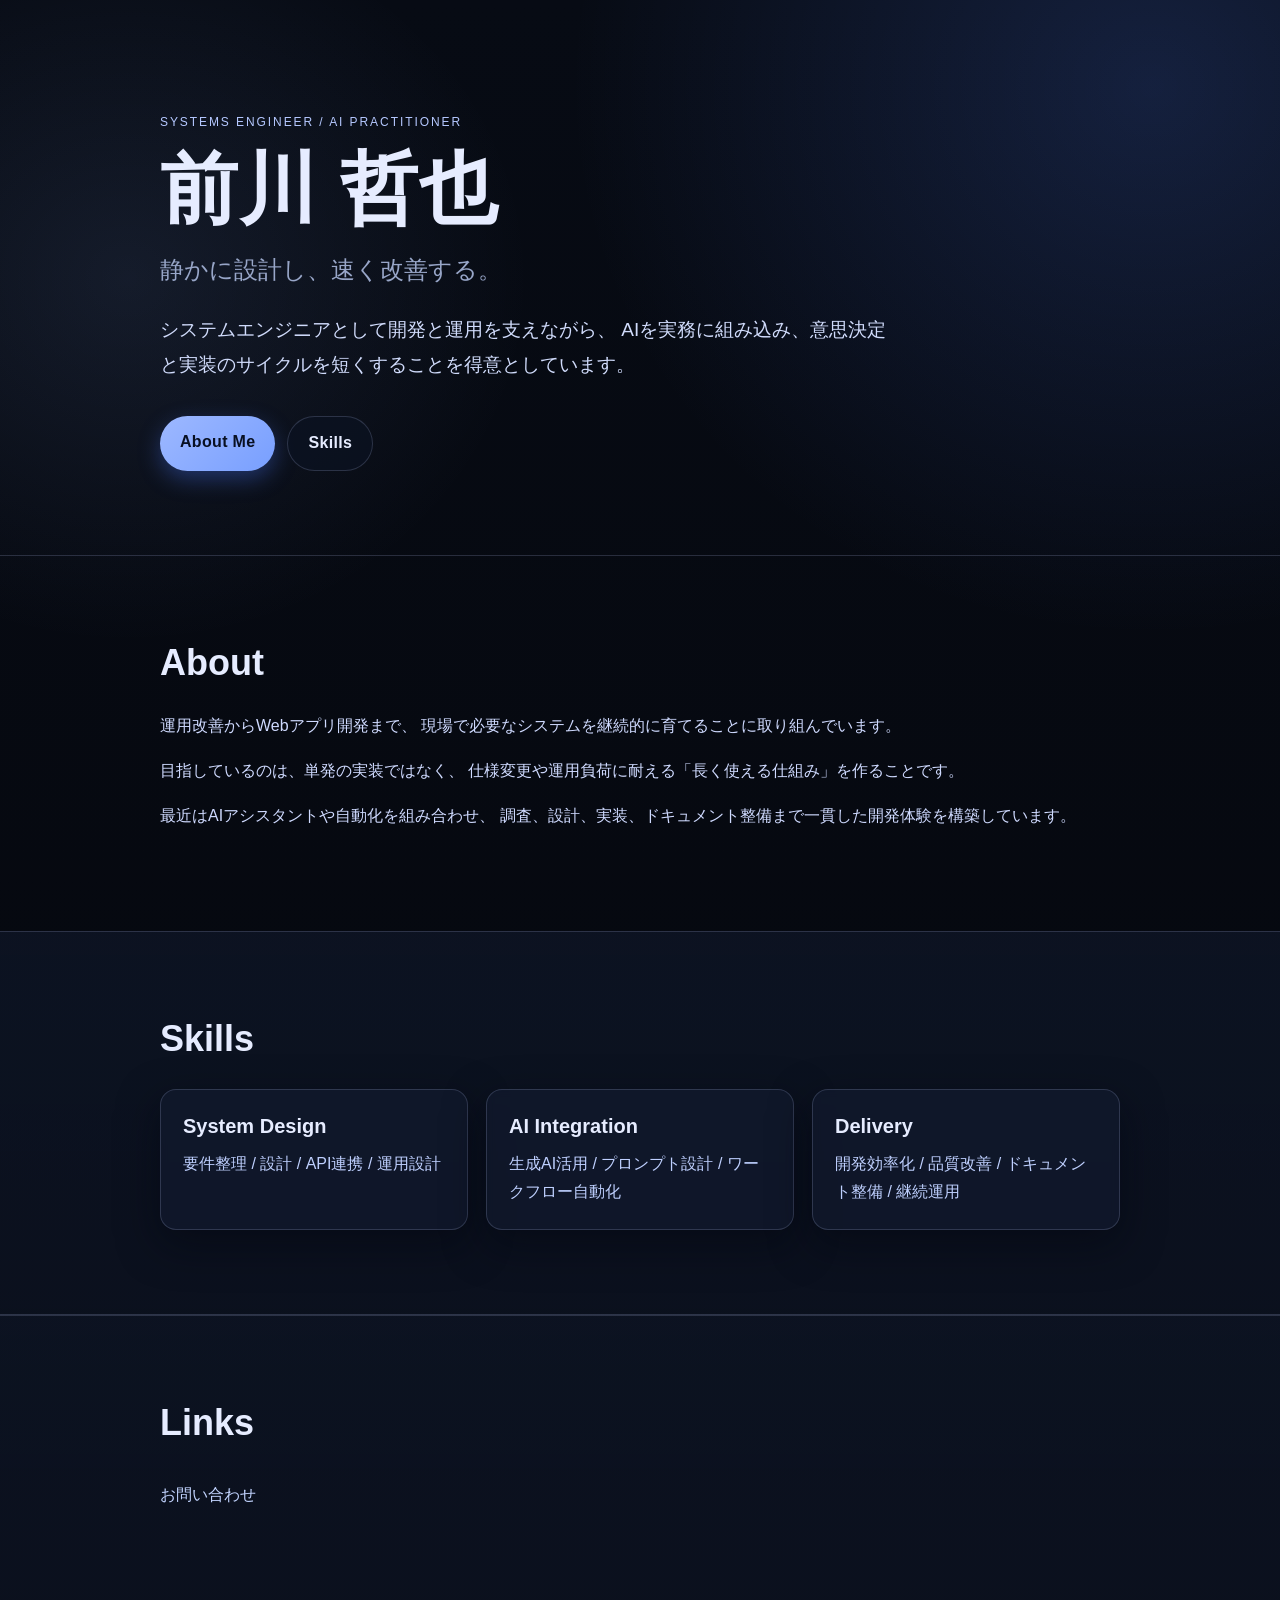
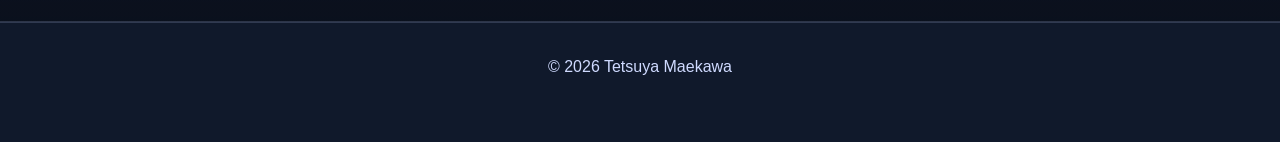
==== index.html @ 56e88927 "first commit" ====
<!DOCTYPE html>
<html lang="ja">
<head>
  <meta charset="UTF-8" />
  <meta name="viewport" content="width=device-width, initial-scale=1.0" />
  <title>前川 哲也 | Portfolio</title>
  <meta
    name="description"
    content="前川哲也のポートフォリオサイト。システムエンジニアとして、AI活用と設計力で業務価値を高める取り組みを紹介します。"
  />
  <link rel="stylesheet" href="style.css" />
</head>
<body>
  <header class="hero">
    <div class="container">
      <p class="eyebrow">Systems Engineer / AI Practitioner</p>
      <h1>前川 哲也</h1>
      <p class="subtitle">
        静かに設計し、速く改善する。
      </p>
      <p class="lead">
        システムエンジニアとして開発と運用を支えながら、
        AIを実務に組み込み、意思決定と実装のサイクルを短くすることを得意としています。
      </p>
      <div class="hero-links">
        <a href="#about" class="button primary">About Me</a>
        <a href="#skills" class="button secondary">Skills</a>
      </div>
    </div>
  </header>

  <main>
    <section id="about" class="section">
      <div class="container">
        <h2>About</h2>
        <p>
          運用改善からWebアプリ開発まで、
          現場で必要なシステムを継続的に育てることに取り組んでいます。
        </p>
        <p>
          目指しているのは、単発の実装ではなく、
          仕様変更や運用負荷に耐える「長く使える仕組み」を作ることです。
        </p>
        <p>
          最近はAIアシスタントや自動化を組み合わせ、
          調査、設計、実装、ドキュメント整備まで一貫した開発体験を構築しています。
        </p>
      </div>
    </section>

    <section id="skills" class="section alt">
      <div class="container">
        <h2>Skills</h2>
        <div class="cards">
          <article class="card">
            <h3>System Design</h3>
            <p>要件整理 / 設計 / API連携 / 運用設計</p>
          </article>
          <article class="card">
            <h3>AI Integration</h3>
            <p>生成AI活用 / プロンプト設計 / ワークフロー自動化</p>
          </article>
          <article class="card">
            <h3>Delivery</h3>
            <p>開発効率化 / 品質改善 / ドキュメント整備 / 継続運用</p>
          </article>
        </div>
      </div>
    </section>

    <section id="links" class="section alt">
      <div class="container">
        <h2>Links</h2>
        <ul class="link-list">
          <li><a href="contact.html">お問い合わせ</a></li>
        </ul>
      </div>
    </section>
  </main>

  <footer class="footer">
    <div class="container">
      <p>© 2026 Tetsuya Maekawa</p>
    </div>
  </footer>
</body>
</html>
---- style.css ----
:root {
  --bg: #070b14;
  --bg-soft: #0d1324;
  --surface: rgba(18, 27, 46, 0.7);
  --surface-strong: rgba(18, 27, 46, 0.92);
  --text: #e6ecff;
  --muted: #98a6c8;
  --line: rgba(191, 206, 255, 0.18);
  --accent: #7ba3ff;
  --accent-soft: rgba(123, 163, 255, 0.22);
  --shadow: 0 14px 40px rgba(4, 8, 16, 0.55);
}

* {
  box-sizing: border-box;
}

html {
  scroll-behavior: smooth;
}

body {
  margin: 0;
  font-family: "Avenir Next", "Segoe UI", "Hiragino Sans", "Yu Gothic", sans-serif;
  line-height: 1.8;
  color: var(--text);
  background:
    radial-gradient(65% 45% at 90% 5%, rgba(83, 130, 255, 0.18), transparent 70%),
    radial-gradient(45% 30% at 10% 16%, rgba(145, 180, 255, 0.1), transparent 70%),
    linear-gradient(180deg, var(--bg) 0%, #05070d 100%);
}

a {
  color: #c2d4ff;
  text-decoration: none;
  transition: color 0.24s ease, opacity 0.24s ease;
}

a:hover {
  color: #e1e9ff;
}

.container {
  width: min(960px, calc(100% - 40px));
  margin: 0 auto;
}

.hero {
  padding: 112px 0 84px;
  border-bottom: 1px solid var(--line);
}

.eyebrow {
  margin: 0 0 14px;
  color: #b5c8ff;
  font-size: 12px;
  letter-spacing: 0.16em;
  text-transform: uppercase;
}

h1 {
  margin: 0;
  font-size: clamp(42px, 7.5vw, 78px);
  line-height: 1.06;
  letter-spacing: 0.01em;
}

.subtitle {
  margin: 18px 0 0;
  color: var(--muted);
  font-size: clamp(18px, 2.2vw, 24px);
}

.lead {
  max-width: 740px;
  margin: 22px 0 0;
  color: #d0dbfb;
  font-size: clamp(16px, 1.9vw, 19px);
}

.hero-links {
  display: flex;
  gap: 12px;
  flex-wrap: wrap;
  margin-top: 34px;
}

.button {
  display: inline-block;
  padding: 12px 20px;
  border-radius: 999px;
  font-weight: 600;
  letter-spacing: 0.02em;
  transition: transform 0.2s ease, box-shadow 0.2s ease;
}

.button:hover {
  transform: translateY(-1px);
}

.button.primary {
  background: linear-gradient(135deg, #9db8ff 0%, #789fff 100%);
  color: #081022;
  box-shadow: 0 8px 22px rgba(74, 121, 255, 0.34);
}

.button.secondary {
  border: 1px solid var(--line);
  color: var(--text);
  background: rgba(11, 19, 35, 0.65);
}

.section {
  padding: 84px 0;
}

.section.alt {
  background: linear-gradient(180deg, rgba(14, 22, 39, 0.74) 0%, rgba(11, 17, 31, 0.9) 100%);
  border-top: 1px solid var(--line);
  border-bottom: 1px solid var(--line);
}

.sub-hero {
  padding: 88px 0 56px;
  border-bottom: 1px solid var(--line);
}

h2 {
  margin: 0 0 26px;
  font-size: clamp(28px, 3.2vw, 36px);
  line-height: 1.3;
}

p {
  margin: 0 0 16px;
  color: #cfdaff;
}

.cards {
  display: grid;
  grid-template-columns: repeat(3, minmax(0, 1fr));
  gap: 18px;
}

.card {
  padding: 22px;
  border: 1px solid var(--line);
  border-radius: 16px;
  background: var(--surface);
  backdrop-filter: blur(4px);
  box-shadow: var(--shadow);
}

.card h3 {
  margin: 0 0 10px;
  font-size: 20px;
  line-height: 1.4;
}

.card p {
  margin: 0;
  color: #bfd0ff;
}

.link-list {
  display: grid;
  gap: 12px;
  list-style: none;
  padding: 0;
  margin: 0 0 18px;
}

.link-list a {
  display: inline-flex;
  align-items: center;
  gap: 8px;
  width: fit-content;
  padding: 8px 0;
  border-bottom: 1px solid transparent;
}

.link-list a:hover {
  border-bottom-color: var(--accent-soft);
}

.note {
  color: var(--muted);
  font-size: 14px;
}

.narrow {
  width: min(760px, calc(100% - 40px));
}

.form-card {
  padding: 28px;
  border: 1px solid var(--line);
  border-radius: 16px;
  background: var(--surface);
  box-shadow: var(--shadow);
}

.form-intro {
  margin-bottom: 20px;
  color: var(--muted);
}

.contact-form {
  display: flex;
  flex-direction: column;
  gap: 10px;
}

.contact-form label {
  display: block;
  margin-top: 6px;
  font-size: 14px;
  color: #c8d5f7;
}

.contact-form input,
.contact-form textarea {
  width: 100%;
  display: block;
  padding: 12px 14px;
  border: 1px solid var(--line);
  border-radius: 10px;
  background: rgba(10, 16, 30, 0.82);
  color: var(--text);
  font: inherit;
}

.contact-form input::placeholder,
.contact-form textarea::placeholder {
  color: #8392b8;
}

.contact-form input:focus,
.contact-form textarea:focus {
  outline: none;
  border-color: var(--accent);
  box-shadow: 0 0 0 3px rgba(123, 163, 255, 0.2);
}

.submit-button {
  margin-top: 14px;
  width: 100%;
}

.footer {
  padding: 30px 0 44px;
  color: var(--muted);
  text-align: center;
  background: var(--surface-strong);
  border-top: 1px solid var(--line);
}

@media (max-width: 900px) {
  .hero {
    padding: 88px 0 66px;
  }

  .section {
    padding: 72px 0;
  }

  .cards {
    grid-template-columns: 1fr;
  }
}

@media (max-width: 640px) {
  .container {
    width: min(960px, calc(100% - 28px));
  }

  .narrow {
    width: min(760px, calc(100% - 28px));
  }

  .form-card {
    padding: 20px;
  }

  .subtitle {
    margin-top: 14px;
  }

  .lead {
    margin-top: 18px;
  }

  .hero-links {
    margin-top: 28px;
  }

  .button {
    width: 100%;
    text-align: center;
  }
}
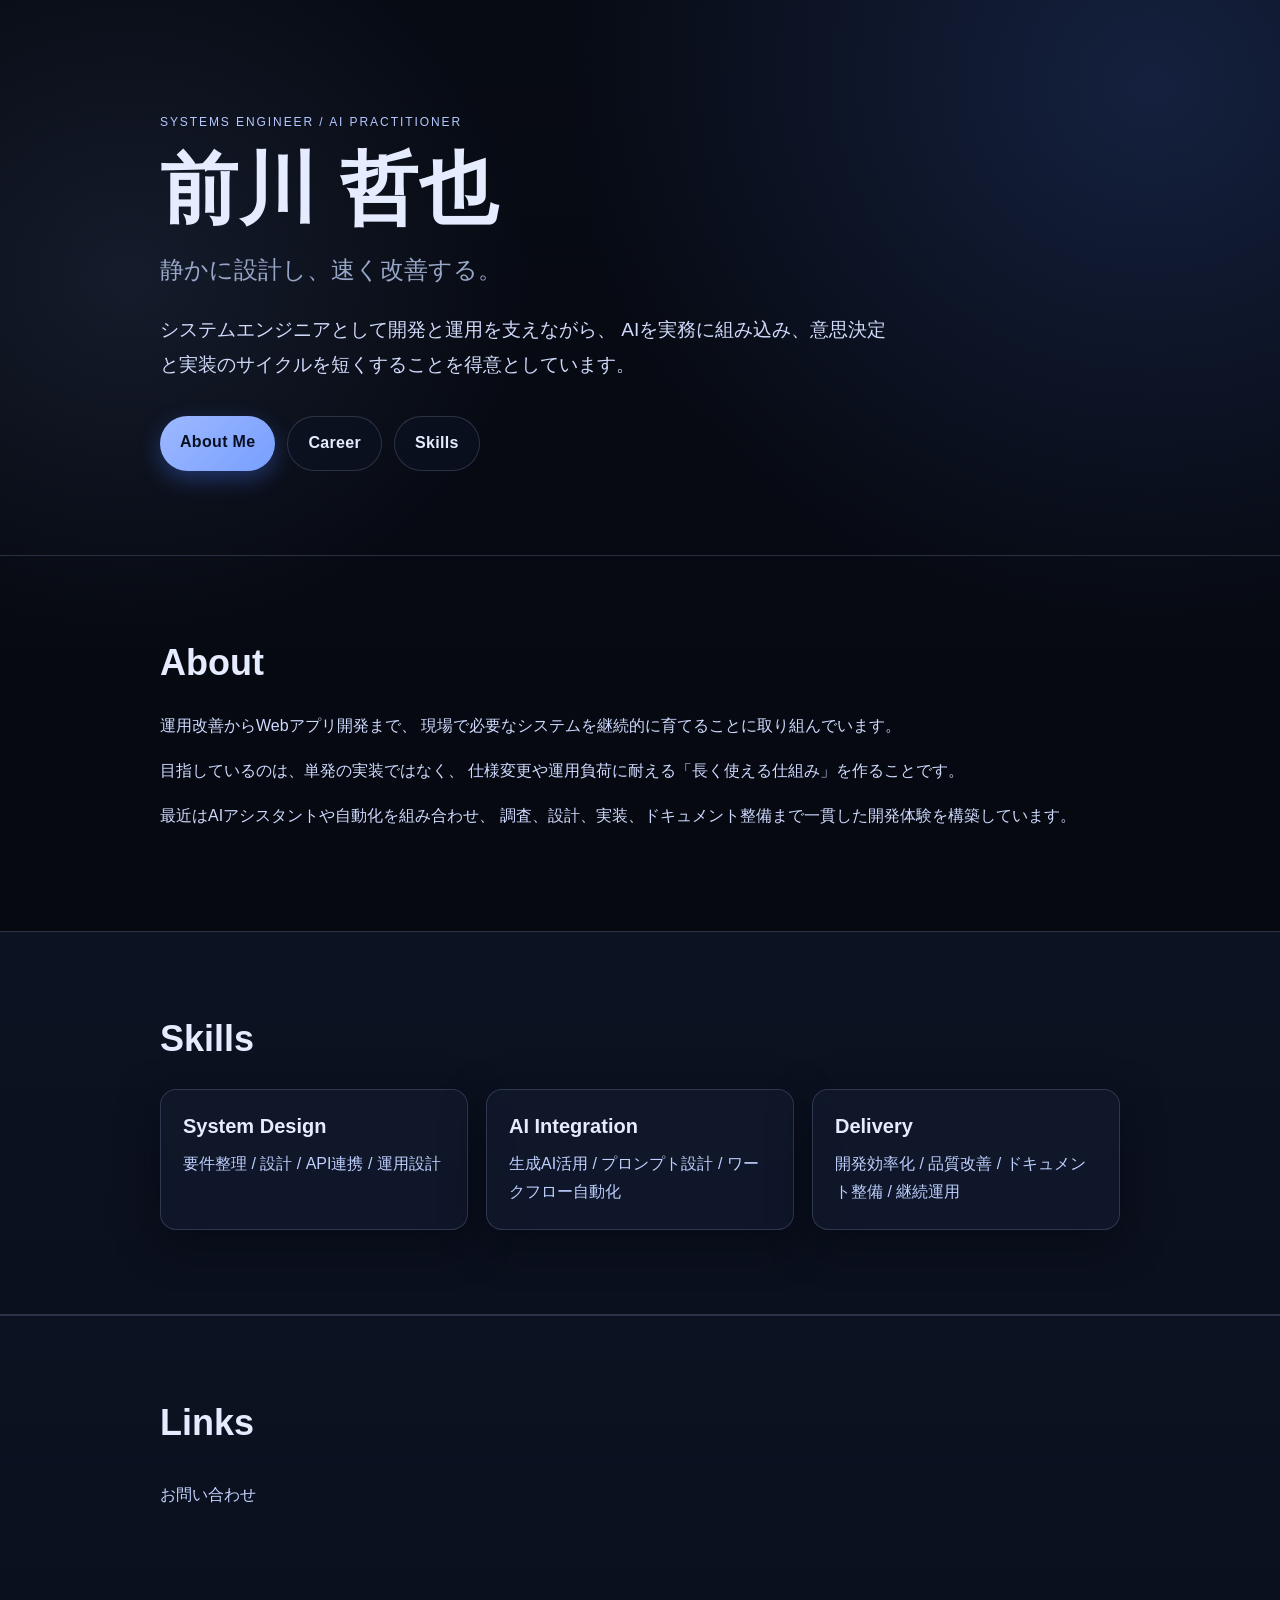
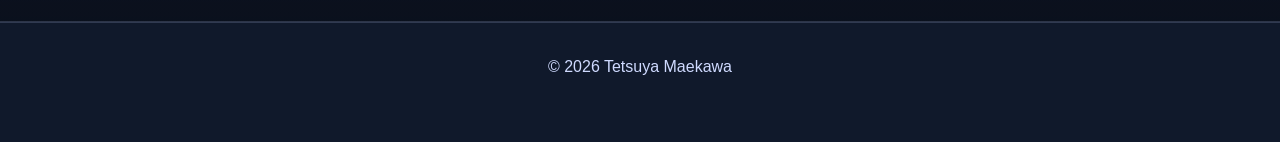
==== commit eb56c5f6: "add career page" ====
--- a/index.html
+++ b/index.html
@@ -24,6 +24,7 @@
       </p>
       <div class="hero-links">
         <a href="#about" class="button primary">About Me</a>
+        <a href="career.html" class="button secondary">Career</a>
         <a href="#skills" class="button secondary">Skills</a>
       </div>
     </div>
--- a/style.css
+++ b/style.css
@@ -205,6 +205,172 @@
   color: var(--muted);
 }
 
+.toc-card,
+.content-card {
+  padding: 26px;
+  border: 1px solid var(--line);
+  border-radius: 16px;
+  background: var(--surface);
+  box-shadow: var(--shadow);
+}
+
+.toc-card h2,
+.content-card h2 {
+  margin-bottom: 18px;
+}
+
+.toc-list {
+  list-style: none;
+  display: grid;
+  grid-template-columns: repeat(2, minmax(0, 1fr));
+  gap: 10px 18px;
+  padding: 0;
+  margin: 0;
+}
+
+.toc-list a {
+  display: block;
+  padding: 10px 12px;
+  border: 1px solid var(--line);
+  border-radius: 10px;
+  background: rgba(10, 16, 30, 0.62);
+}
+
+.timeline {
+  position: relative;
+  display: grid;
+  gap: 18px;
+}
+
+.timeline::before {
+  content: "";
+  position: absolute;
+  top: 8px;
+  bottom: 8px;
+  left: 18px;
+  width: 1px;
+  background: linear-gradient(180deg, rgba(123, 163, 255, 0.5), rgba(123, 163, 255, 0.08));
+}
+
+.timeline-item {
+  position: relative;
+  padding: 22px 22px 22px 48px;
+  border: 1px solid var(--line);
+  border-radius: 16px;
+  background: var(--surface);
+  box-shadow: var(--shadow);
+}
+
+.timeline-item::before {
+  content: "";
+  position: absolute;
+  left: 11px;
+  top: 30px;
+  width: 14px;
+  height: 14px;
+  border-radius: 50%;
+  background: linear-gradient(135deg, #98b8ff, #6f97ff);
+  box-shadow: 0 0 0 3px rgba(123, 163, 255, 0.2);
+}
+
+.timeline-period {
+  margin: 0 0 4px;
+  font-size: 13px;
+  color: #b7c7ed;
+  letter-spacing: 0.04em;
+}
+
+.timeline-role {
+  margin: 6px 0 14px;
+  color: var(--muted);
+}
+
+.timeline-body h4 {
+  margin: 0 0 8px;
+  font-size: 18px;
+}
+
+.project-list {
+  display: grid;
+  gap: 12px;
+  margin-top: 14px;
+}
+
+.project-card {
+  padding: 16px;
+  border: 1px solid rgba(191, 206, 255, 0.14);
+  border-radius: 12px;
+  background: rgba(9, 15, 28, 0.72);
+}
+
+.project-card h4 {
+  margin: 0 0 6px;
+  font-size: 16px;
+}
+
+.project-card p {
+  margin-bottom: 10px;
+}
+
+.pill-list {
+  list-style: none;
+  display: flex;
+  flex-wrap: wrap;
+  gap: 8px;
+  margin: 0;
+  padding: 0;
+}
+
+.pill-list li {
+  padding: 4px 10px;
+  border-radius: 999px;
+  border: 1px solid rgba(191, 206, 255, 0.2);
+  background: rgba(123, 163, 255, 0.1);
+  color: #d7e3ff;
+  font-size: 13px;
+}
+
+.highlight-grid,
+.skill-grid,
+.pr-grid {
+  display: grid;
+  grid-template-columns: repeat(3, minmax(0, 1fr));
+  gap: 16px;
+}
+
+.highlight-card,
+.skill-card,
+.pr-card {
+  padding: 22px;
+  border: 1px solid var(--line);
+  border-radius: 16px;
+  background: var(--surface);
+  box-shadow: var(--shadow);
+}
+
+.highlight-card h3,
+.skill-card h3,
+.pr-card h3 {
+  margin: 0 0 8px;
+  font-size: 20px;
+}
+
+.skill-meta {
+  margin-bottom: 8px;
+  color: #b7c7ed;
+  font-size: 14px;
+}
+
+.cert-list {
+  margin: 0;
+  padding-left: 20px;
+  color: #d7e3ff;
+}
+
+.cert-list li {
+  margin-bottom: 8px;
+}
+
 .contact-form {
   display: flex;
   flex-direction: column;
@@ -267,6 +433,16 @@
   .cards {
     grid-template-columns: 1fr;
   }
+
+  .toc-list {
+    grid-template-columns: 1fr;
+  }
+
+  .highlight-grid,
+  .skill-grid,
+  .pr-grid {
+    grid-template-columns: 1fr;
+  }
 }
 
 @media (max-width: 640px) {
@@ -282,6 +458,24 @@
     padding: 20px;
   }
 
+  .toc-card,
+  .content-card,
+  .highlight-card,
+  .skill-card,
+  .pr-card,
+  .timeline-item {
+    padding: 18px;
+  }
+
+  .timeline {
+    gap: 14px;
+  }
+
+  .timeline::before,
+  .timeline-item::before {
+    display: none;
+  }
+
   .subtitle {
     margin-top: 14px;
   }
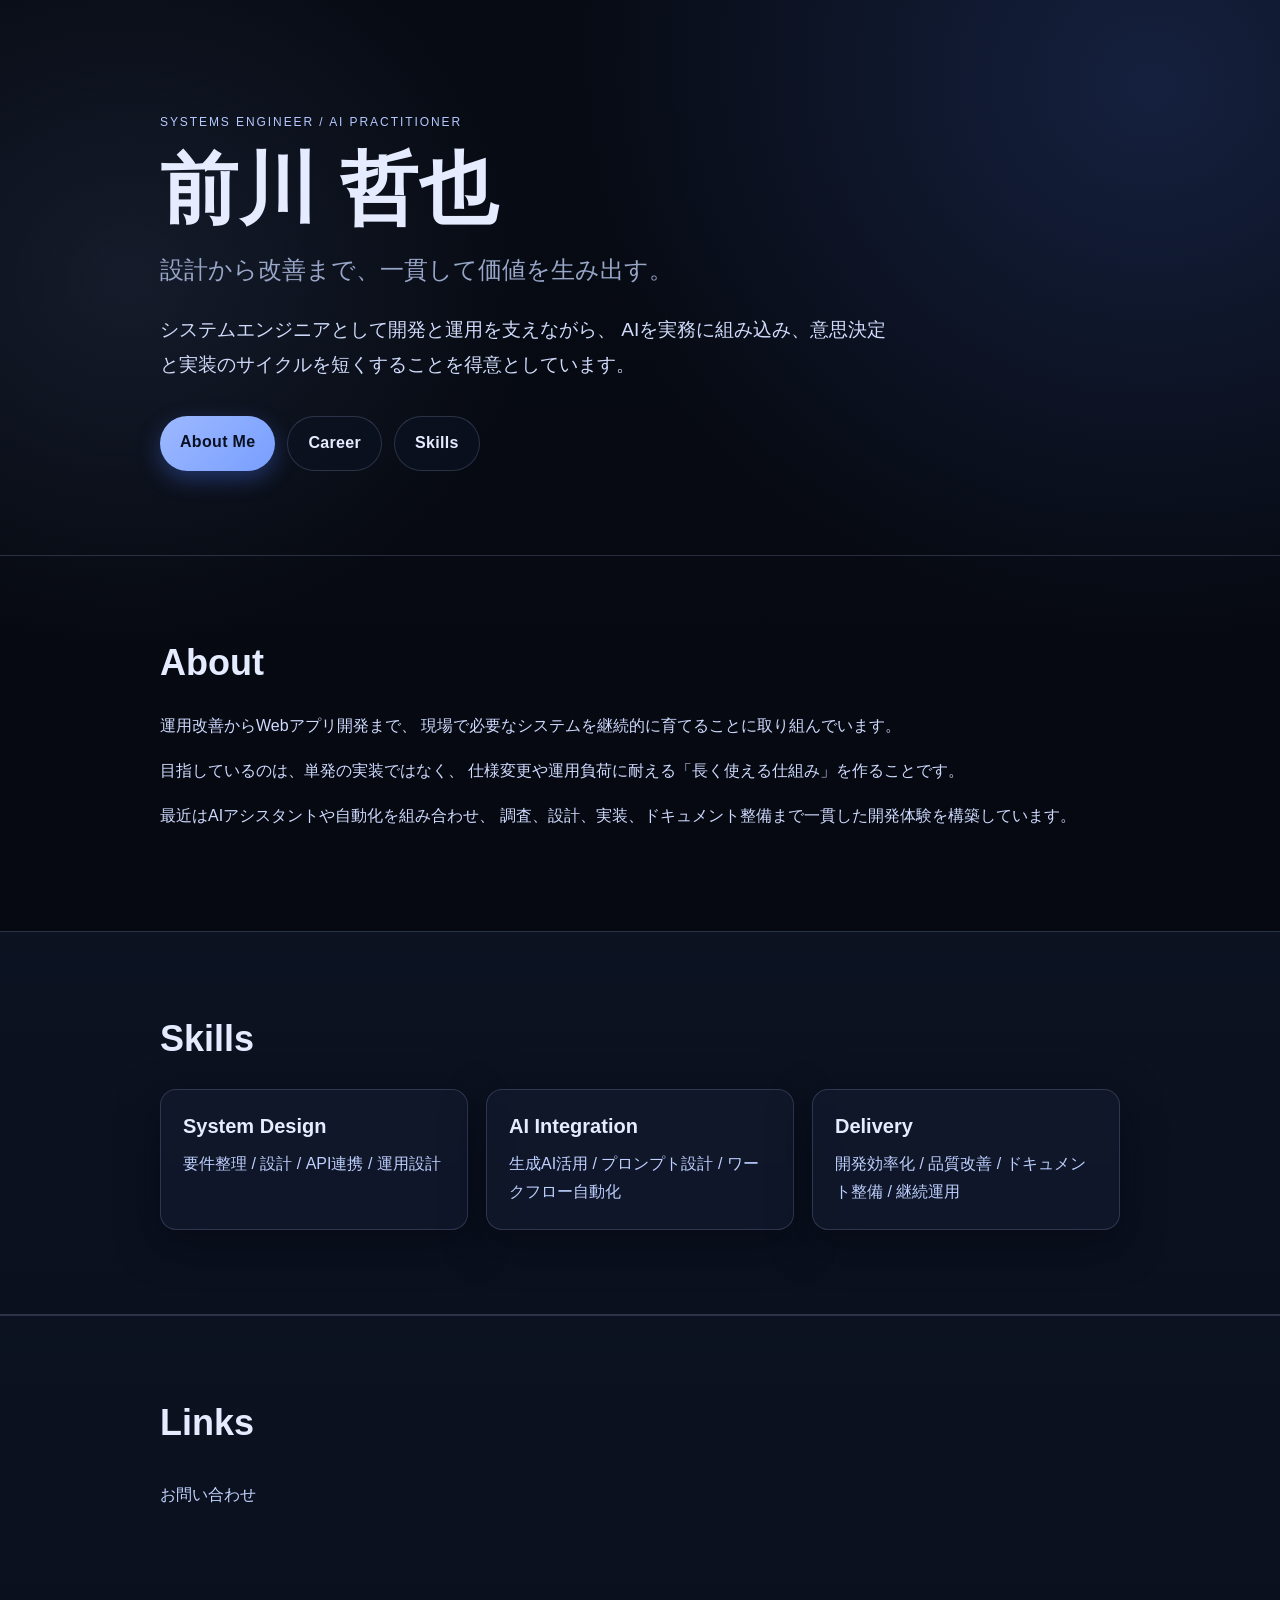
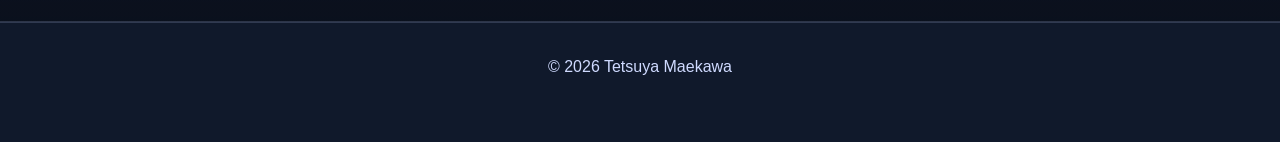
==== commit 4cef589d: "change subtitle" ====
--- a/index.html
+++ b/index.html
@@ -16,7 +16,7 @@
       <p class="eyebrow">Systems Engineer / AI Practitioner</p>
       <h1>前川 哲也</h1>
       <p class="subtitle">
-        静かに設計し、速く改善する。
+        設計から改善まで、一貫して価値を生み出す。
       </p>
       <p class="lead">
         システムエンジニアとして開発と運用を支えながら、
